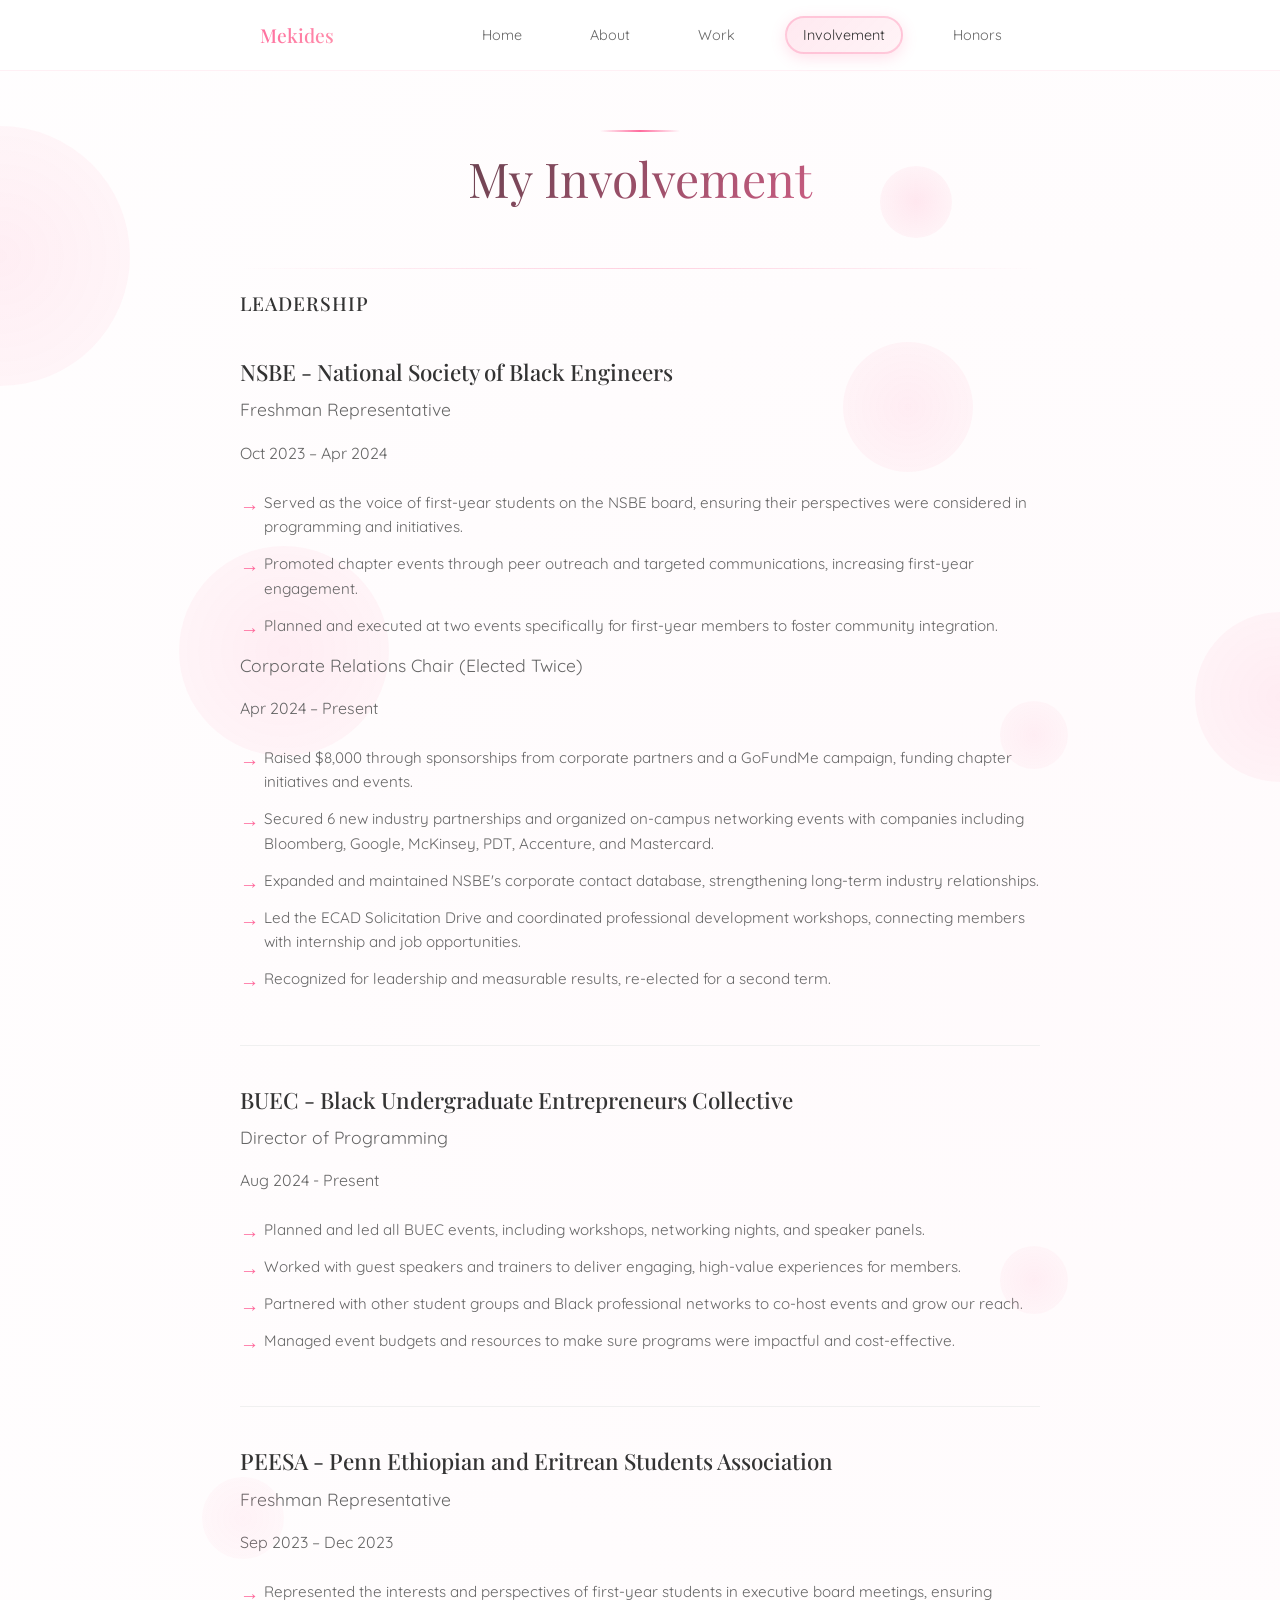
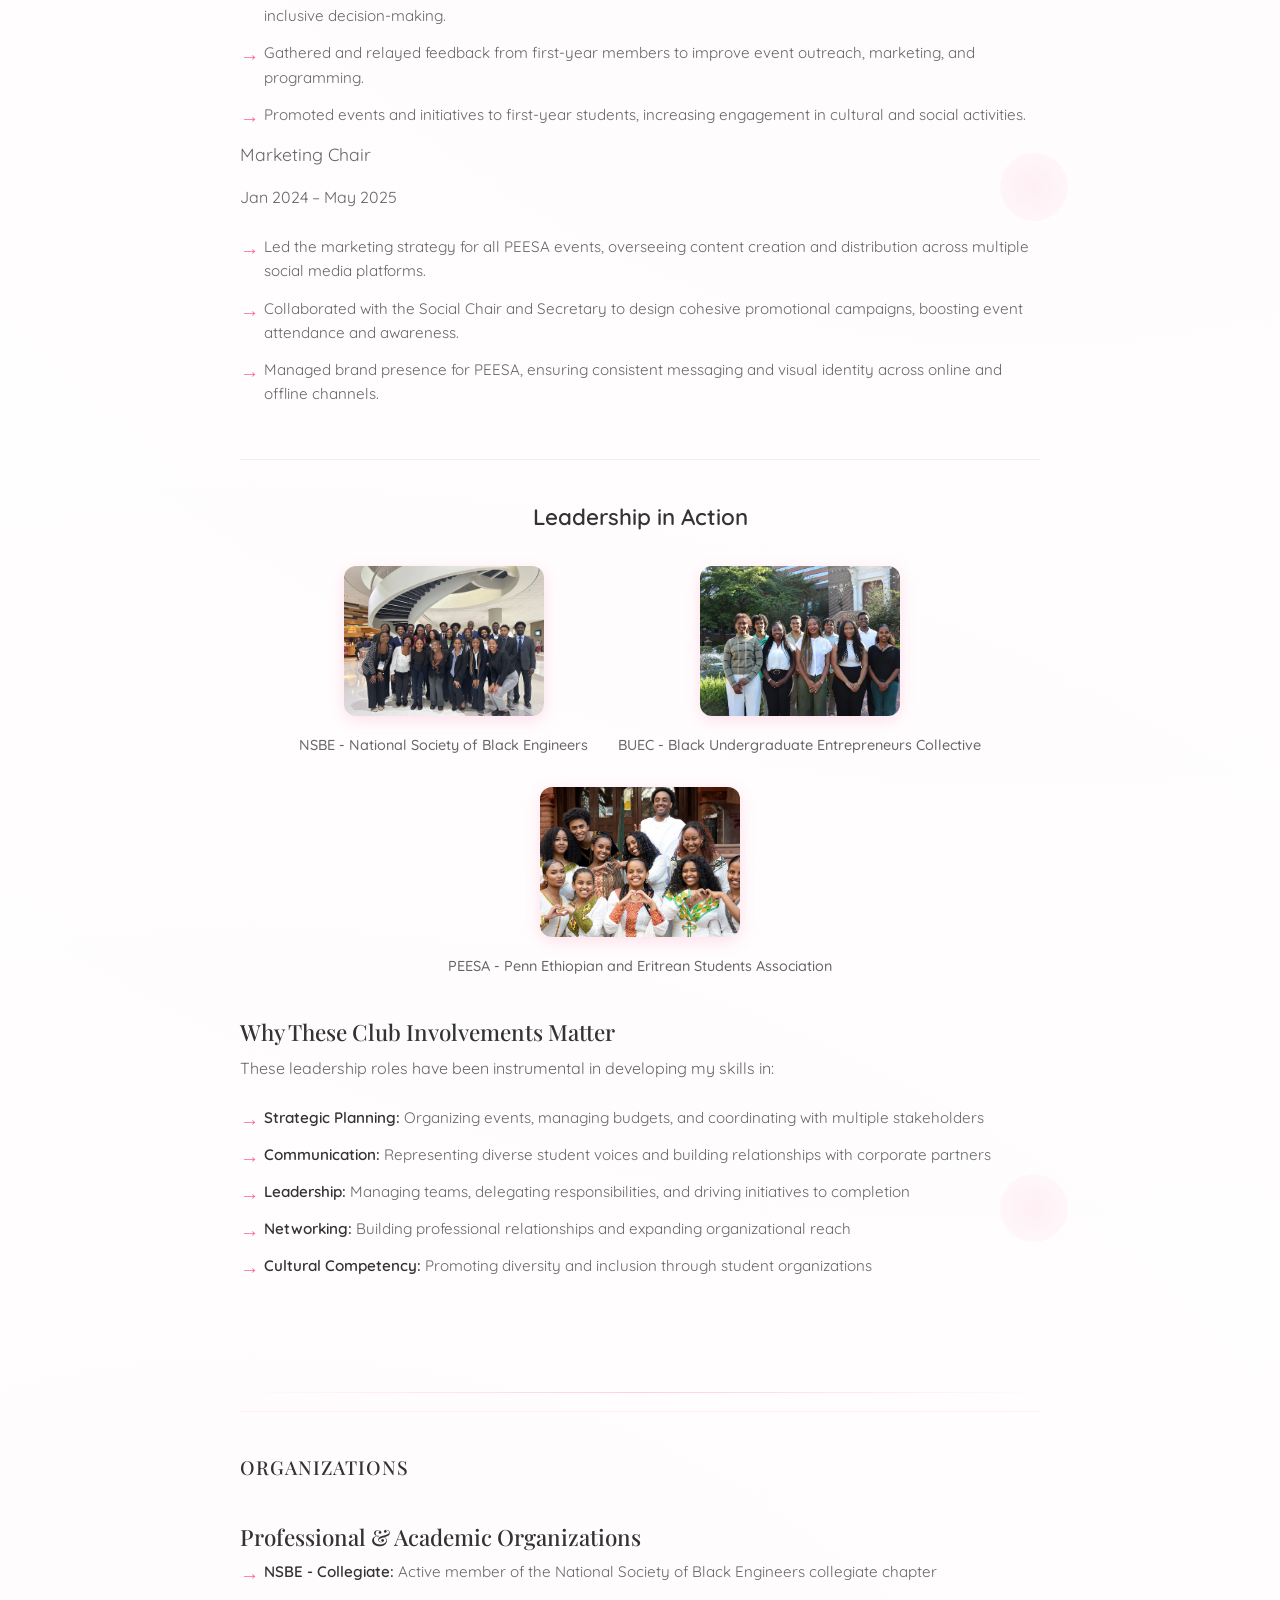
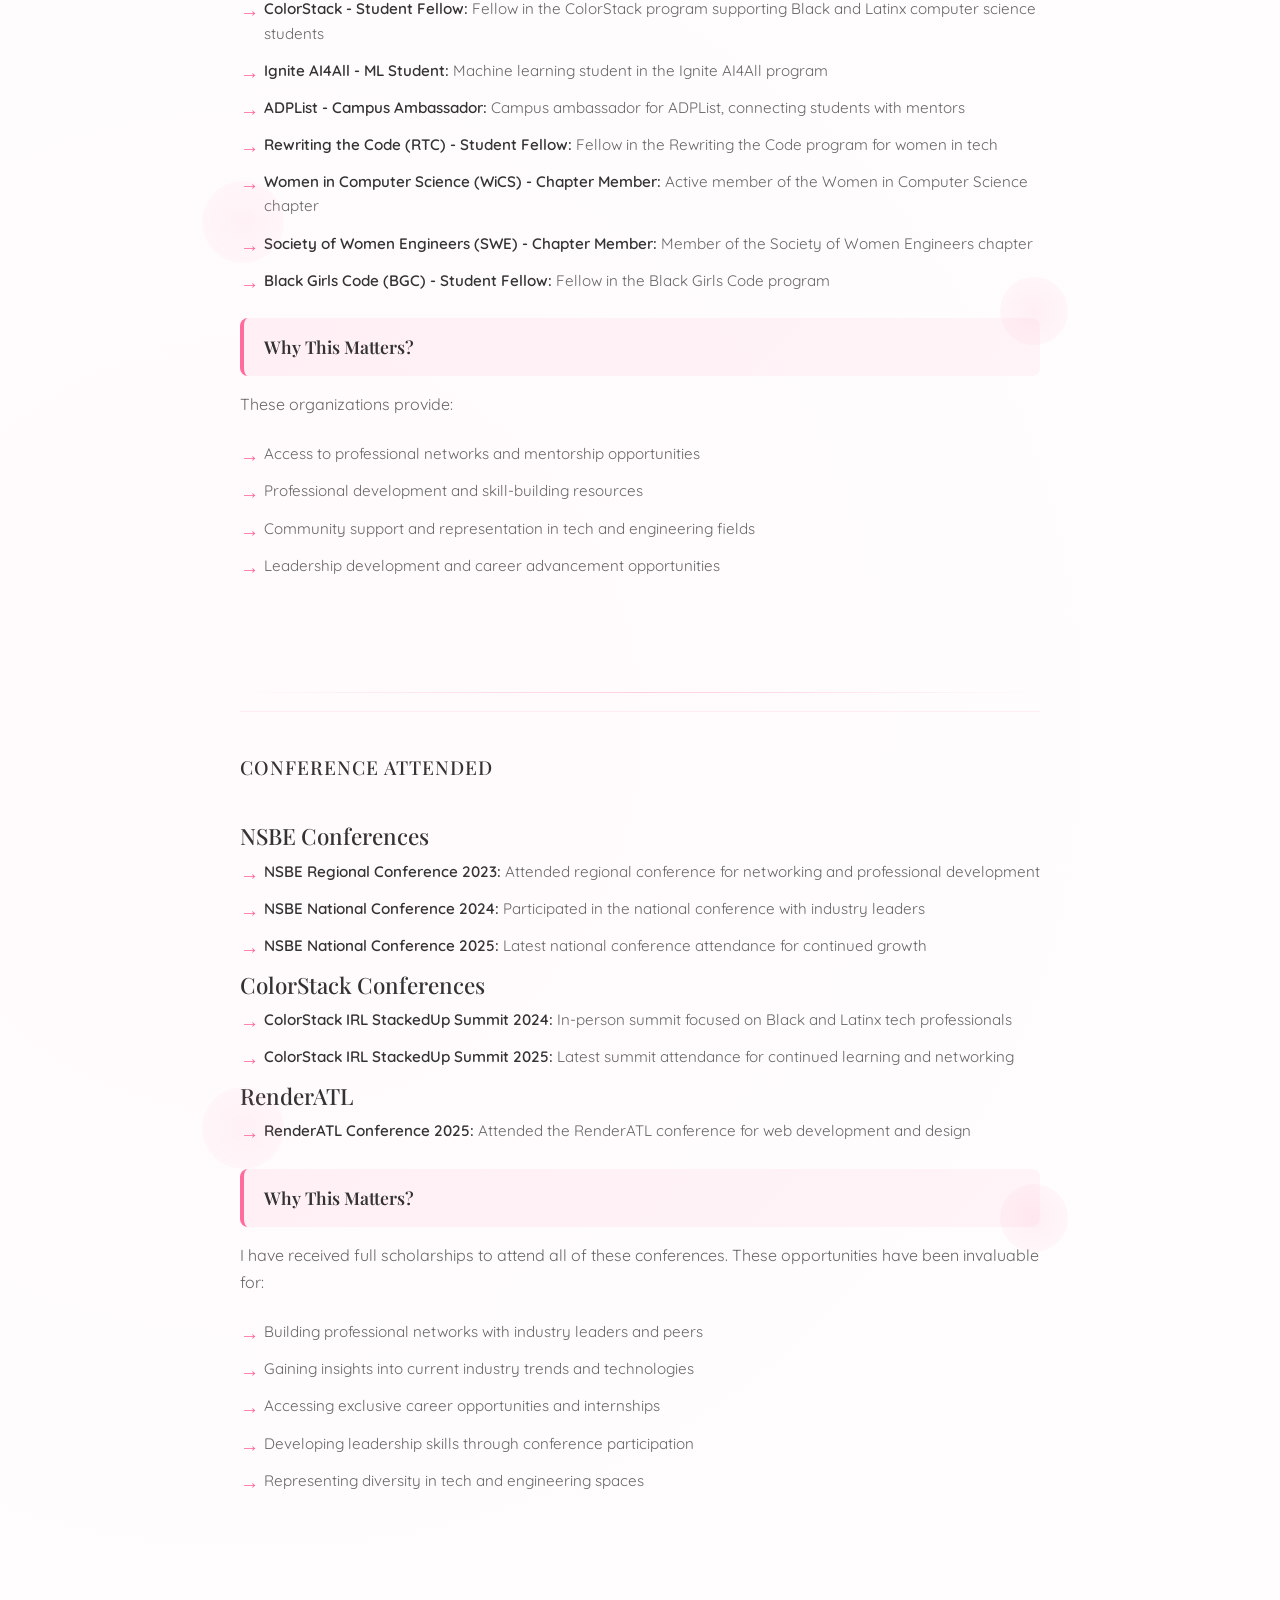
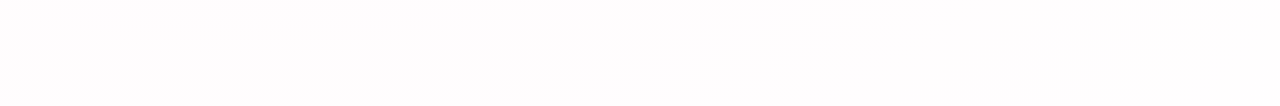
==== involvement.html @ 3f08e08c "Initial commit" ====
<!DOCTYPE html>
<html lang="en">
<head>
    <meta charset="UTF-8">
    <meta name="viewport" content="width=device-width, initial-scale=1.0">
    <title>Involvement - Mekides Portfolio</title>
    <meta name="description" content="Student organizations, activities, and community involvement of Mekides">
    
    <!-- Google Fonts -->
    <link href="https://fonts.googleapis.com/css2?family=Playfair+Display:wght@400;500;600;700&family=Quicksand:wght@300;400;500;600;700&display=swap" rel="stylesheet">
    
    <style>
        /* Reset and Base Styles */
        * {
            margin: 0;
            padding: 0;
            box-sizing: border-box;
        }

        body {
            font-family: 'Quicksand', sans-serif;
            line-height: 1.6;
            color: #333;
            background-color: #fff;
            font-size: 16px;
            background-image: 
                radial-gradient(circle at 20% 80%, rgba(255, 107, 157, 0.03) 0%, transparent 50%),
                radial-gradient(circle at 80% 20%, rgba(255, 107, 157, 0.03) 0%, transparent 50%);
            position: relative;
            overflow-x: hidden;
        }

        /* Pink Blush Elements */
        .blush {
            position: fixed;
            border-radius: 50%;
            background: radial-gradient(circle, rgba(255, 107, 157, 0.1), rgba(255, 143, 171, 0.05));
            pointer-events: none;
            z-index: -1;
            animation: float 6s ease-in-out infinite;
        }

        .blush-1 {
            width: 260px;
            height: 260px;
            top: 14%;
            left: -130px;
            animation-delay: 0s;
        }

        .blush-2 {
            width: 170px;
            height: 170px;
            top: 68%;
            right: -85px;
            animation-delay: 2s;
        }

        .blush-3 {
            width: 130px;
            height: 130px;
            top: 38%;
            right: 24%;
            animation-delay: 4s;
        }

        .blush-4 {
            width: 210px;
            height: 210px;
            bottom: 16%;
            left: 14%;
            animation-delay: 1s;
        }

        @keyframes float {
            0%, 100% { transform: translateY(0px) scale(1); }
            50% { transform: translateY(-20px) scale(1.05); }
        }

        /* Navigation */
        .navbar {
            background: rgba(255, 255, 255, 0.95);
            backdrop-filter: blur(10px);
            position: fixed;
            top: 0;
            width: 100%;
            z-index: 1000;
            border-bottom: 1px solid rgba(255, 107, 157, 0.1);
        }

        .nav-container {
            max-width: 800px;
            margin: 0 auto;
            padding: 0 20px;
            display: flex;
            justify-content: space-between;
            align-items: center;
            height: 70px;
        }

        .nav-logo a {
            font-family: 'Playfair Display', serif;
            font-size: 1.2rem;
            font-weight: 500;
            background: linear-gradient(135deg, #ff6b9d, #ff8fab);
            -webkit-background-clip: text;
            -webkit-text-fill-color: transparent;
            background-clip: text;
            text-decoration: none;
        }

        .nav-menu {
            display: flex;
            list-style: none;
            gap: 2rem;
        }

        .nav-link {
            color: #666;
            text-decoration: none;
            font-weight: 400;
            transition: all 0.3s ease;
            font-size: 0.9rem;
            position: relative;
            padding: 8px 16px;
            border-radius: 25px;
            background: transparent;
            border: 2px solid transparent;
        }

        .nav-link::after {
            display: none;
        }

        .nav-link:hover {
            color: #333;
            background: rgba(255, 107, 157, 0.1);
            border-color: rgba(255, 107, 157, 0.2);
            transform: translateY(-2px);
        }

        .nav-link.active {
            color: #333;
            background: linear-gradient(135deg, rgba(255, 107, 157, 0.15), rgba(255, 143, 171, 0.1));
            border-color: rgba(255, 107, 157, 0.3);
            box-shadow: 0 4px 15px rgba(255, 107, 157, 0.2);
        }

        /* Main Content */
        .main-content {
            margin-top: 70px;
            min-height: calc(100vh - 70px);
        }

        /* Sections */
        .section {
            padding: 80px 20px;
        }

        .container {
            max-width: 800px;
            margin: 0 auto;
        }

        /* Header Section */
        .header {
            text-align: center;
            margin-bottom: 80px;
            position: relative;
        }

        .header::before {
            content: '';
            position: absolute;
            top: -20px;
            left: 50%;
            transform: translateX(-50%);
            width: 80px;
            height: 2px;
            background: linear-gradient(90deg, transparent, #ff6b9d, transparent);
        }

        .header::after {
            content: '';
            position: absolute;
            top: 28%;
            right: 11%;
            width: 72px;
            height: 72px;
            background: radial-gradient(circle, rgba(255, 107, 157, 0.14), rgba(255, 143, 171, 0.04));
            border-radius: 50%;
            animation: pulse 5s ease-in-out infinite;
        }

        @keyframes pulse {
            0%, 100% { transform: scale(1); opacity: 0.8; }
            50% { transform: scale(1.1); opacity: 0.5; }
        }

        .header h1 {
            font-family: 'Playfair Display', serif;
            font-size: 3rem;
            font-weight: 400;
            background: linear-gradient(135deg, #333, #ff6b9d);
            -webkit-background-clip: text;
            -webkit-text-fill-color: transparent;
            background-clip: text;
            margin-bottom: 1rem;
            line-height: 1.2;
        }

        .header h2 {
            font-family: 'Playfair Display', serif;
            font-size: 1.5rem;
            font-weight: 400;
            color: #666;
            margin-bottom: 2rem;
            line-height: 1.4;
        }

        .header p {
            font-size: 1.1rem;
            color: #666;
            max-width: 600px;
            margin: 0 auto;
            line-height: 1.6;
        }

        /* Involvement Content */
        .involvement-content {
            margin-bottom: 80px;
            position: relative;
        }

        .involvement-content::before {
            content: '';
            position: absolute;
            top: -20px;
            left: 0;
            width: 100%;
            height: 1px;
            background: linear-gradient(90deg, transparent, rgba(255, 107, 157, 0.3), transparent);
        }

        .involvement-content::after {
            content: '';
            position: absolute;
            top: 45%;
            left: -38px;
            width: 82px;
            height: 82px;
            background: radial-gradient(circle, rgba(255, 107, 157, 0.07), rgba(255, 143, 171, 0.03));
            border-radius: 50%;
            animation: float 7s ease-in-out infinite;
        }

        /* Enhanced spacing between sections */
        .involvement-content + .involvement-content {
            margin-top: 60px;
            padding-top: 40px;
            border-top: 1px solid rgba(255, 107, 157, 0.1);
        }

        /* Image placeholder styling */
        .image-placeholder {
            margin-top: 25px;
            padding: 25px;
            background: linear-gradient(135deg, rgba(255, 107, 157, 0.03), rgba(255, 143, 171, 0.03));
            border: 2px dashed rgba(255, 107, 157, 0.4);
            border-radius: 12px;
            text-align: center;
            color: #666;
            transition: all 0.3s ease;
        }

        .image-placeholder:hover {
            border-color: rgba(255, 107, 157, 0.6);
            background: linear-gradient(135deg, rgba(255, 107, 157, 0.05), rgba(255, 143, 171, 0.05));
            transform: translateY(-2px);
        }

        .image-placeholder p {
            margin: 0;
            font-size: 0.9rem;
            font-weight: 500;
        }

        /* Enhanced bullet points for better readability */
        .involvement-bullets li strong {
            color: #333;
            font-weight: 600;
        }

        /* Enhanced styling for "Why This Matters?" sections */
        .involvement-item h5 {
            background: linear-gradient(135deg, rgba(255, 107, 157, 0.08), rgba(255, 143, 171, 0.08));
            padding: 15px 20px;
            border-radius: 8px;
            margin: 25px 0 15px 0;
            border-left: 4px solid #ff6b9d;
            color: #333;
            font-weight: 600;
            font-size: 1.1rem;
            font-family: 'Playfair Display', serif;
        }

        .section-title {
            font-family: 'Playfair Display', serif;
            font-size: 1.2rem;
            font-weight: 500;
            color: #333;
            margin-bottom: 40px;
            text-transform: uppercase;
            letter-spacing: 1px;
            position: relative;
        }


        .involvement-item {
            border-bottom: 1px solid #f0f0f0;
            padding-bottom: 40px;
            margin-bottom: 40px;
            transition: all 0.3s ease;
            position: relative;
        }


        .involvement-item:hover {
            border-bottom-color: transparent;
        }

        .involvement-item:last-child {
            border-bottom: none;
        }

        .involvement-item::after {
            content: '';
            position: absolute;
            top: 50%;
            right: -28px;
            width: 68px;
            height: 68px;
            background: radial-gradient(circle, rgba(255, 107, 157, 0.09), rgba(255, 143, 171, 0.03));
            border-radius: 50%;
            animation: float 6s ease-in-out infinite;
            animation-delay: 1s;
        }

        .involvement-title {
            font-family: 'Playfair Display', serif;
            font-size: 1.4rem;
            font-weight: 500;
            color: #333;
            margin-bottom: 0.5rem;
            line-height: 1.3;
        }

        .involvement-role {
            font-size: 1.1rem;
            color: #666;
            margin-bottom: 1rem;
            font-weight: 400;
        }

        .involvement-description {
            font-size: 1rem;
            color: #666;
            line-height: 1.7;
            margin-bottom: 1.5rem;
        }

        .involvement-bullets {
            list-style: none;
        }

        .involvement-bullets li {
            position: relative;
            padding-left: 1.5rem;
            margin-bottom: 0.8rem;
            color: #666;
            line-height: 1.6;
            font-size: 0.95rem;
            transition: color 0.3s ease;
        }

        .involvement-bullets li::before {
            content: '→';
            position: absolute;
            left: 0;
            color: #ff6b9d;
            font-weight: 900;
            font-size: 1.2rem;
            transition: all 0.3s ease;
        }

        .involvement-bullets li:hover {
            color: #333;
        }

        /* Responsive Design */
        @media (max-width: 768px) {
            .blush {
                display: none;
            }

            .header h1 {
                font-size: 2.5rem;
            }

            .header h2 {
                font-size: 1.3rem;
            }

            .involvement-title {
                font-size: 1.3rem;
            }

            .nav-menu {
                display: none;
            }
        }
    </style>
</head>
<body>
    <!-- Pink Blush Elements -->
    <div class="blush blush-1"></div>
    <div class="blush blush-2"></div>
    <div class="blush blush-3"></div>
    <div class="blush blush-4"></div>

    <!-- Navigation -->
    <nav class="navbar">
        <div class="nav-container">
            <div class="nav-logo">
                <a href="index.html">Mekides</a>
            </div>
            <ul class="nav-menu">
                <li><a href="index.html" class="nav-link">Home</a></li>
                <li><a href="about.html" class="nav-link">About</a></li>
                <li><a href="mywork.html" class="nav-link">Work</a></li>
                <li><a href="involvement.html" class="nav-link active">Involvement</a></li>
                <li><a href="honors.html" class="nav-link">Honors</a></li>
            </ul>
        </div>
    </nav>

    <!-- Main Content -->
    <main class="main-content">
        <section class="section">
            <div class="container">
                <!-- Header -->
                <div class="header">
                    <h1>My Involvement</h1>
                </div>

                <!-- Involvement Content -->
                <div class="involvement-content">
                    <h3 class="section-title">Leadership</h3>
                    
                    <div class="involvement-item">
                        <h4 class="involvement-title">NSBE - National Society of Black Engineers</h4>
                        <p class="involvement-role">Freshman Representative</p>
                        <p class="involvement-description">Oct 2023 – Apr 2024</p>
                        <ul class="involvement-bullets">
                            <li>Served as the voice of first-year students on the NSBE board, ensuring their perspectives were considered in programming and initiatives.</li>
                            <li>Promoted chapter events through peer outreach and targeted communications, increasing first-year engagement.</li>
                            <li>Planned and executed at two events specifically for first-year members to foster community integration.</li>
                        </ul>
                        
                        <p class="involvement-role">Corporate Relations Chair (Elected Twice)</p>
                        <p class="involvement-description">Apr 2024 – Present</p>
                        <ul class="involvement-bullets">
                            <li>Raised $8,000 through sponsorships from corporate partners and a GoFundMe campaign, funding chapter initiatives and events.</li>
                            <li>Secured 6 new industry partnerships and organized on-campus networking events with companies including Bloomberg, Google, McKinsey, PDT, Accenture, and Mastercard.</li>
                            <li>Expanded and maintained NSBE's corporate contact database, strengthening long-term industry relationships.</li>
                            <li>Led the ECAD Solicitation Drive and coordinated professional development workshops, connecting members with internship and job opportunities.</li>
                            <li>Recognized for leadership and measurable results, re-elected for a second term.</li>
                        </ul>
                        
                    </div>

                    <div class="involvement-item">
                        <h4 class="involvement-title">BUEC - Black Undergraduate Entrepreneurs Collective</h4>
                        <p class="involvement-role">Director of Programming</p>
                        <p class="involvement-description">Aug 2024 - Present</p>
                        <ul class="involvement-bullets">
                            <li>Planned and led all BUEC events, including workshops, networking nights, and speaker panels.</li>
                            <li>Worked with guest speakers and trainers to deliver engaging, high-value experiences for members.</li>
                            <li>Partnered with other student groups and Black professional networks to co-host events and grow our reach.</li>
                            <li>Managed event budgets and resources to make sure programs were impactful and cost-effective.</li>
                        </ul>
                        
                    </div>

                    <div class="involvement-item">
                        <h4 class="involvement-title">PEESA - Penn Ethiopian and Eritrean Students Association</h4>
                        <p class="involvement-role">Freshman Representative</p>
                        <p class="involvement-description">Sep 2023 – Dec 2023</p>
                        <ul class="involvement-bullets">
                            <li>Represented the interests and perspectives of first-year students in executive board meetings, ensuring inclusive decision-making.</li>
                            <li>Gathered and relayed feedback from first-year members to improve event outreach, marketing, and programming.</li>
                            <li>Promoted events and initiatives to first-year students, increasing engagement in cultural and social activities.</li>
                        </ul>
                        
                        <p class="involvement-role">Marketing Chair</p>
                        <p class="involvement-description">Jan 2024 – May 2025</p>
                        <ul class="involvement-bullets">
                            <li>Led the marketing strategy for all PEESA events, overseeing content creation and distribution across multiple social media platforms.</li>
                            <li>Collaborated with the Social Chair and Secretary to design cohesive promotional campaigns, boosting event attendance and awareness.</li>
                            <li>Managed brand presence for PEESA, ensuring consistent messaging and visual identity across online and offline channels.</li>
                        </ul>
                        
                    </div>

                    <!-- Leadership Images Gallery -->
                    <div class="leadership-gallery" style="margin: 40px 0; text-align: center;">
                        <h4 style="margin-bottom: 30px; color: #333; font-size: 1.4em; font-weight: 600;">Leadership in Action</h4>
                        <div style="display: flex; justify-content: center; gap: 30px; flex-wrap: wrap; align-items: center;">
                            <div class="gallery-item" style="flex: 0 0 auto;">
                                <img src="images/involvement/NSBE.jpeg" alt="NSBE activities and events" 
                                     style="width: 200px; height: 150px; object-fit: cover; border-radius: 12px; 
                                            box-shadow: 0 4px 15px rgba(255, 107, 157, 0.2); 
                                            cursor: pointer; transition: all 0.3s ease;"
                                     onmouseover="this.style.transform='scale(1.05)'; this.style.boxShadow='0 8px 25px rgba(255, 107, 157, 0.3)'"
                                     onmouseout="this.style.transform='scale(1)'; this.style.boxShadow='0 4px 15px rgba(255, 107, 157, 0.2)'"
                                     onclick="openImageModal(this.src, this.alt)">
                                <p style="margin-top: 10px; font-size: 0.9em; color: #666; font-weight: 500;">NSBE - National Society of Black Engineers</p>
                            </div>
                            <div class="gallery-item" style="flex: 0 0 auto;">
                                <img src="images/involvement/BUEC.jpeg" alt="BUEC activities and events" 
                                     style="width: 200px; height: 150px; object-fit: cover; border-radius: 12px; 
                                            box-shadow: 0 4px 15px rgba(255, 107, 157, 0.2); 
                                            cursor: pointer; transition: all 0.3s ease;"
                                     onmouseover="this.style.transform='scale(1.05)'; this.style.boxShadow='0 8px 25px rgba(255, 107, 157, 0.3)'"
                                     onmouseout="this.style.transform='scale(1)'; this.style.boxShadow='0 4px 15px rgba(255, 107, 157, 0.2)'"
                                     onclick="openImageModal(this.src, this.alt)">
                                <p style="margin-top: 10px; font-size: 0.9em; color: #666; font-weight: 500;">BUEC - Black Undergraduate Entrepreneurs Collective</p>
                            </div>
                            <div class="gallery-item" style="flex: 0 0 auto;">
                                <img src="images/involvement/PEESA.JPG" alt="PEESA activities and events" 
                                     style="width: 200px; height: 150px; object-fit: cover; border-radius: 12px; 
                                            box-shadow: 0 4px 15px rgba(255, 107, 157, 0.2); 
                                            cursor: pointer; transition: all 0.3s ease;"
                                     onmouseover="this.style.transform='scale(1.05)'; this.style.boxShadow='0 8px 25px rgba(255, 107, 157, 0.3)'"
                                     onmouseout="this.style.transform='scale(1)'; this.style.boxShadow='0 4px 15px rgba(255, 107, 157, 0.2)'"
                                     onclick="openImageModal(this.src, this.alt)">
                                <p style="margin-top: 10px; font-size: 0.9em; color: #666; font-weight: 500;">PEESA - Penn Ethiopian and Eritrean Students Association</p>
                            </div>
                        </div>
                    </div>

                    <div class="involvement-item">
                        <h4 class="involvement-title">Why These Club Involvements Matter</h4>
                        <p class="involvement-description">These leadership roles have been instrumental in developing my skills in:</p>
                        <ul class="involvement-bullets">
                            <li><strong>Strategic Planning:</strong> Organizing events, managing budgets, and coordinating with multiple stakeholders</li>
                            <li><strong>Communication:</strong> Representing diverse student voices and building relationships with corporate partners</li>
                            <li><strong>Leadership:</strong> Managing teams, delegating responsibilities, and driving initiatives to completion</li>
                            <li><strong>Networking:</strong> Building professional relationships and expanding organizational reach</li>
                            <li><strong>Cultural Competency:</strong> Promoting diversity and inclusion through student organizations</li>
                        </ul>
                    </div>
                </div>

                <!-- Organizations Section -->
                <div class="involvement-content">
                    <h3 class="section-title">Organizations</h3>
                    
                    <div class="involvement-item">
                        <h4 class="involvement-title">Professional & Academic Organizations</h4>
                        <ul class="involvement-bullets">
                            <li><strong>NSBE - Collegiate:</strong> Active member of the National Society of Black Engineers collegiate chapter</li>
                            <li><strong>ColorStack - Student Fellow:</strong> Fellow in the ColorStack program supporting Black and Latinx computer science students</li>
                            <li><strong>Ignite AI4All - ML Student:</strong> Machine learning student in the Ignite AI4All program</li>
                            <li><strong>ADPList - Campus Ambassador:</strong> Campus ambassador for ADPList, connecting students with mentors</li>
                            <li><strong>Rewriting the Code (RTC) - Student Fellow:</strong> Fellow in the Rewriting the Code program for women in tech</li>
                            <li><strong>Women in Computer Science (WiCS) - Chapter Member:</strong> Active member of the Women in Computer Science chapter</li>
                            <li><strong>Society of Women Engineers (SWE) - Chapter Member:</strong> Member of the Society of Women Engineers chapter</li>
                            <li><strong>Black Girls Code (BGC) - Student Fellow:</strong> Fellow in the Black Girls Code program</li>
                        </ul>
                        
                        <h5>Why This Matters?</h5>
                        <p class="involvement-description">These organizations provide:</p>
                        <ul class="involvement-bullets">
                            <li>Access to professional networks and mentorship opportunities</li>
                            <li>Professional development and skill-building resources</li>
                            <li>Community support and representation in tech and engineering fields</li>
                            <li>Leadership development and career advancement opportunities</li>
                        </ul>
                    </div>
                </div>

                <!-- Conference Attended Section -->
                <div class="involvement-content">
                    <h3 class="section-title">Conference Attended</h3>
                    
                    <div class="involvement-item">
                        <h4 class="involvement-title">NSBE Conferences</h4>
                        <ul class="involvement-bullets">
                            <li><strong>NSBE Regional Conference 2023:</strong> Attended regional conference for networking and professional development</li>
                            <li><strong>NSBE National Conference 2024:</strong> Participated in the national conference with industry leaders</li>
                            <li><strong>NSBE National Conference 2025:</strong> Latest national conference attendance for continued growth</li>
                        </ul>
                        
                        <h4 class="involvement-title">ColorStack Conferences</h4>
                        <ul class="involvement-bullets">
                            <li><strong>ColorStack IRL StackedUp Summit 2024:</strong> In-person summit focused on Black and Latinx tech professionals</li>
                            <li><strong>ColorStack IRL StackedUp Summit 2025:</strong> Latest summit attendance for continued learning and networking</li>
                        </ul>
                        
                        <h4 class="involvement-title">RenderATL</h4>
                        <ul class="involvement-bullets">
                            <li><strong>RenderATL Conference 2025:</strong> Attended the RenderATL conference for web development and design</li>
                        </ul>
                        
                        <h5>Why This Matters?</h5>
                        <p class="involvement-description">I have received full scholarships to attend all of these conferences. These opportunities have been invaluable for:</p>
                        <ul class="involvement-bullets">
                            <li>Building professional networks with industry leaders and peers</li>
                            <li>Gaining insights into current industry trends and technologies</li>
                            <li>Accessing exclusive career opportunities and internships</li>
                            <li>Developing leadership skills through conference participation</li>
                            <li>Representing diversity in tech and engineering spaces</li>
                        </ul>
                    </div>
                </div>
            </div>
        </section>
    </main>

    <!-- Image Modal -->
    <div id="imageModal" style="display: none; position: fixed; z-index: 2000; left: 0; top: 0; width: 100%; height: 100%; background-color: rgba(0, 0, 0, 0.9); backdrop-filter: blur(5px);">
        <div style="position: relative; margin: 2% auto; max-width: 95%; max-height: 95%; text-align: center; display: flex; align-items: center; justify-content: center; min-height: 100vh;">
            <span id="closeModal" style="position: absolute; top: 20px; right: 30px; color: white; font-size: 40px; font-weight: bold; cursor: pointer; z-index: 2001; background: rgba(0, 0, 0, 0.5); border-radius: 50%; width: 50px; height: 50px; display: flex; align-items: center; justify-content: center; line-height: 1;">&times;</span>
            <img id="modalImage" style="max-width: 95vw; max-height: 95vh; width: auto; height: auto; border-radius: 12px; box-shadow: 0 15px 50px rgba(0, 0, 0, 0.7); object-fit: contain;">
        </div>
    </div>

    <script>
        function openImageModal(src, alt) {
            const modal = document.getElementById('imageModal');
            const modalImg = document.getElementById('modalImage');
            modal.style.display = 'block';
            modalImg.src = src;
            modalImg.alt = alt;
        }

        function closeImageModal() {
            document.getElementById('imageModal').style.display = 'none';
        }

        // Close modal when clicking outside the image
        document.getElementById('imageModal').onclick = function(event) {
            if (event.target === this) {
                closeImageModal();
            }
        }

        // Close modal with escape key
        document.addEventListener('keydown', function(event) {
            if (event.key === 'Escape') {
                closeImageModal();
            }
        });

        // Close button functionality
        document.getElementById('closeModal').onclick = closeImageModal;
    </script>
</body>
</html>
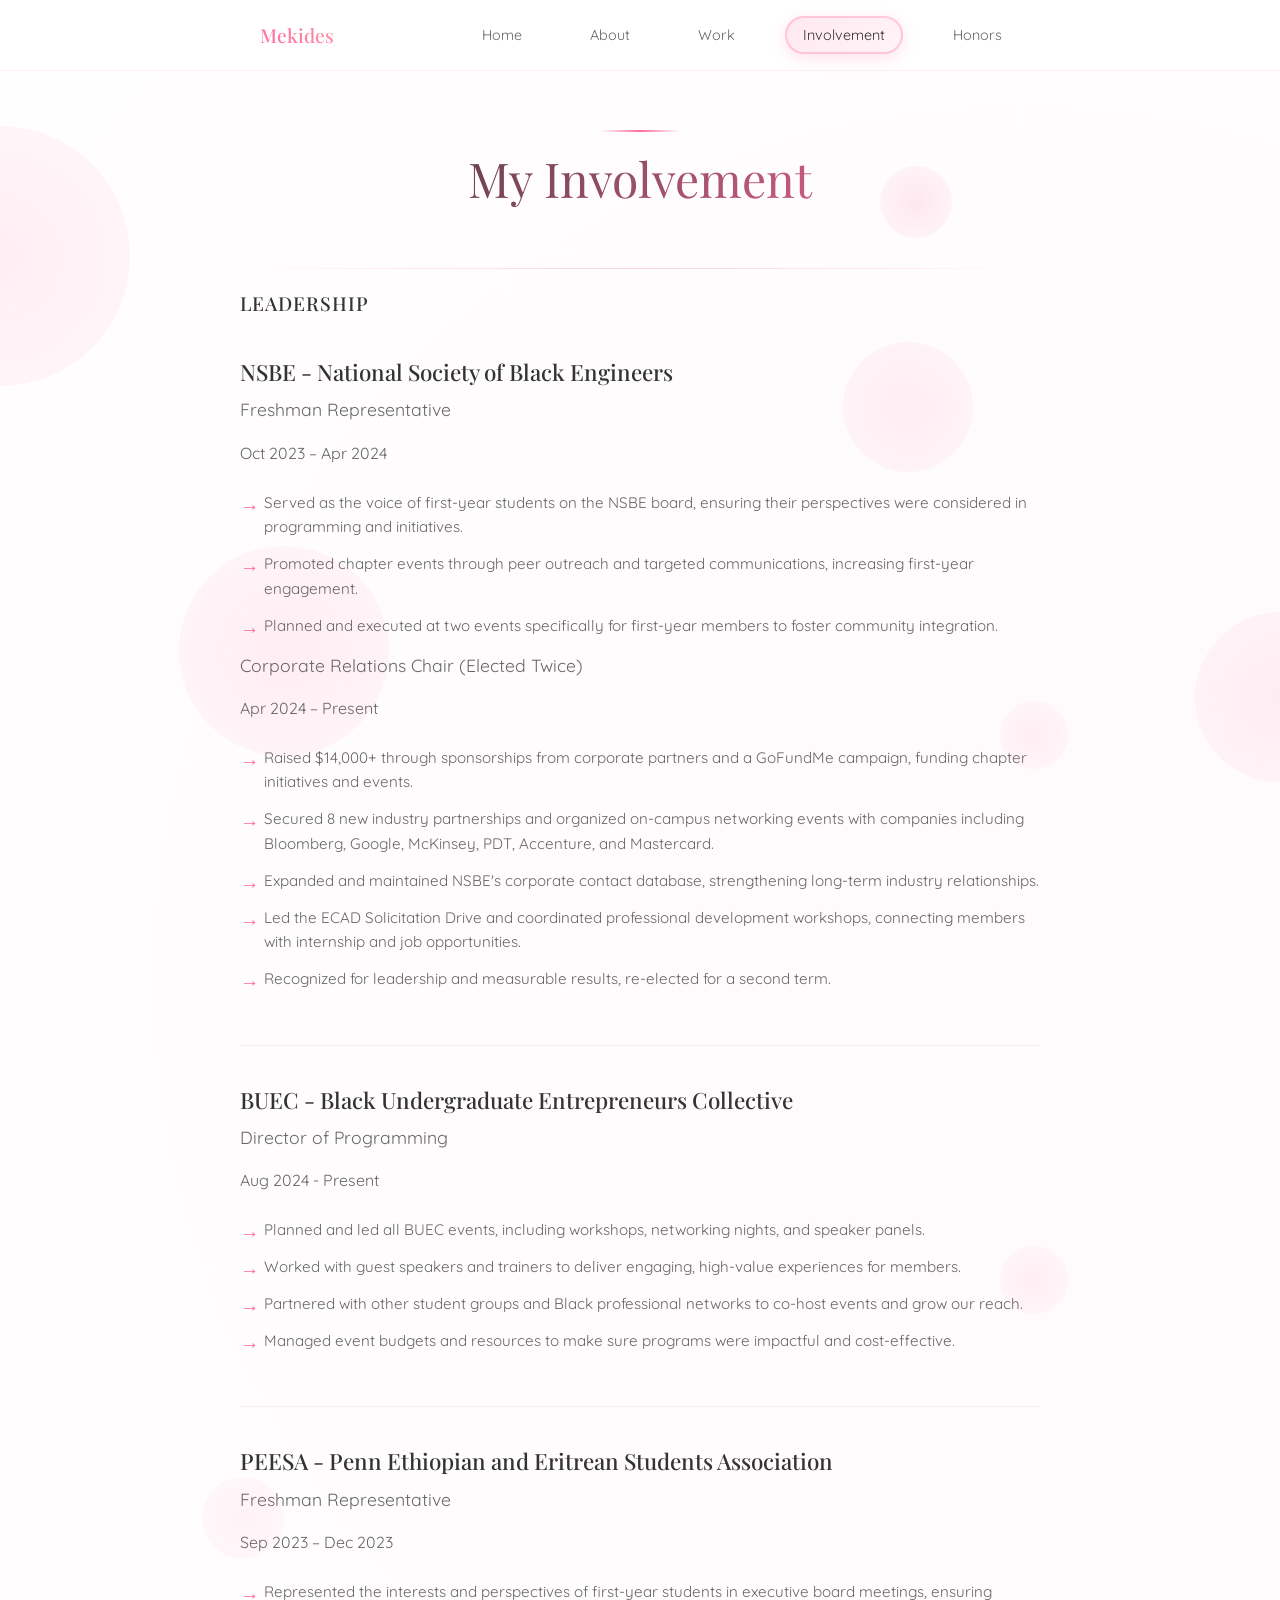
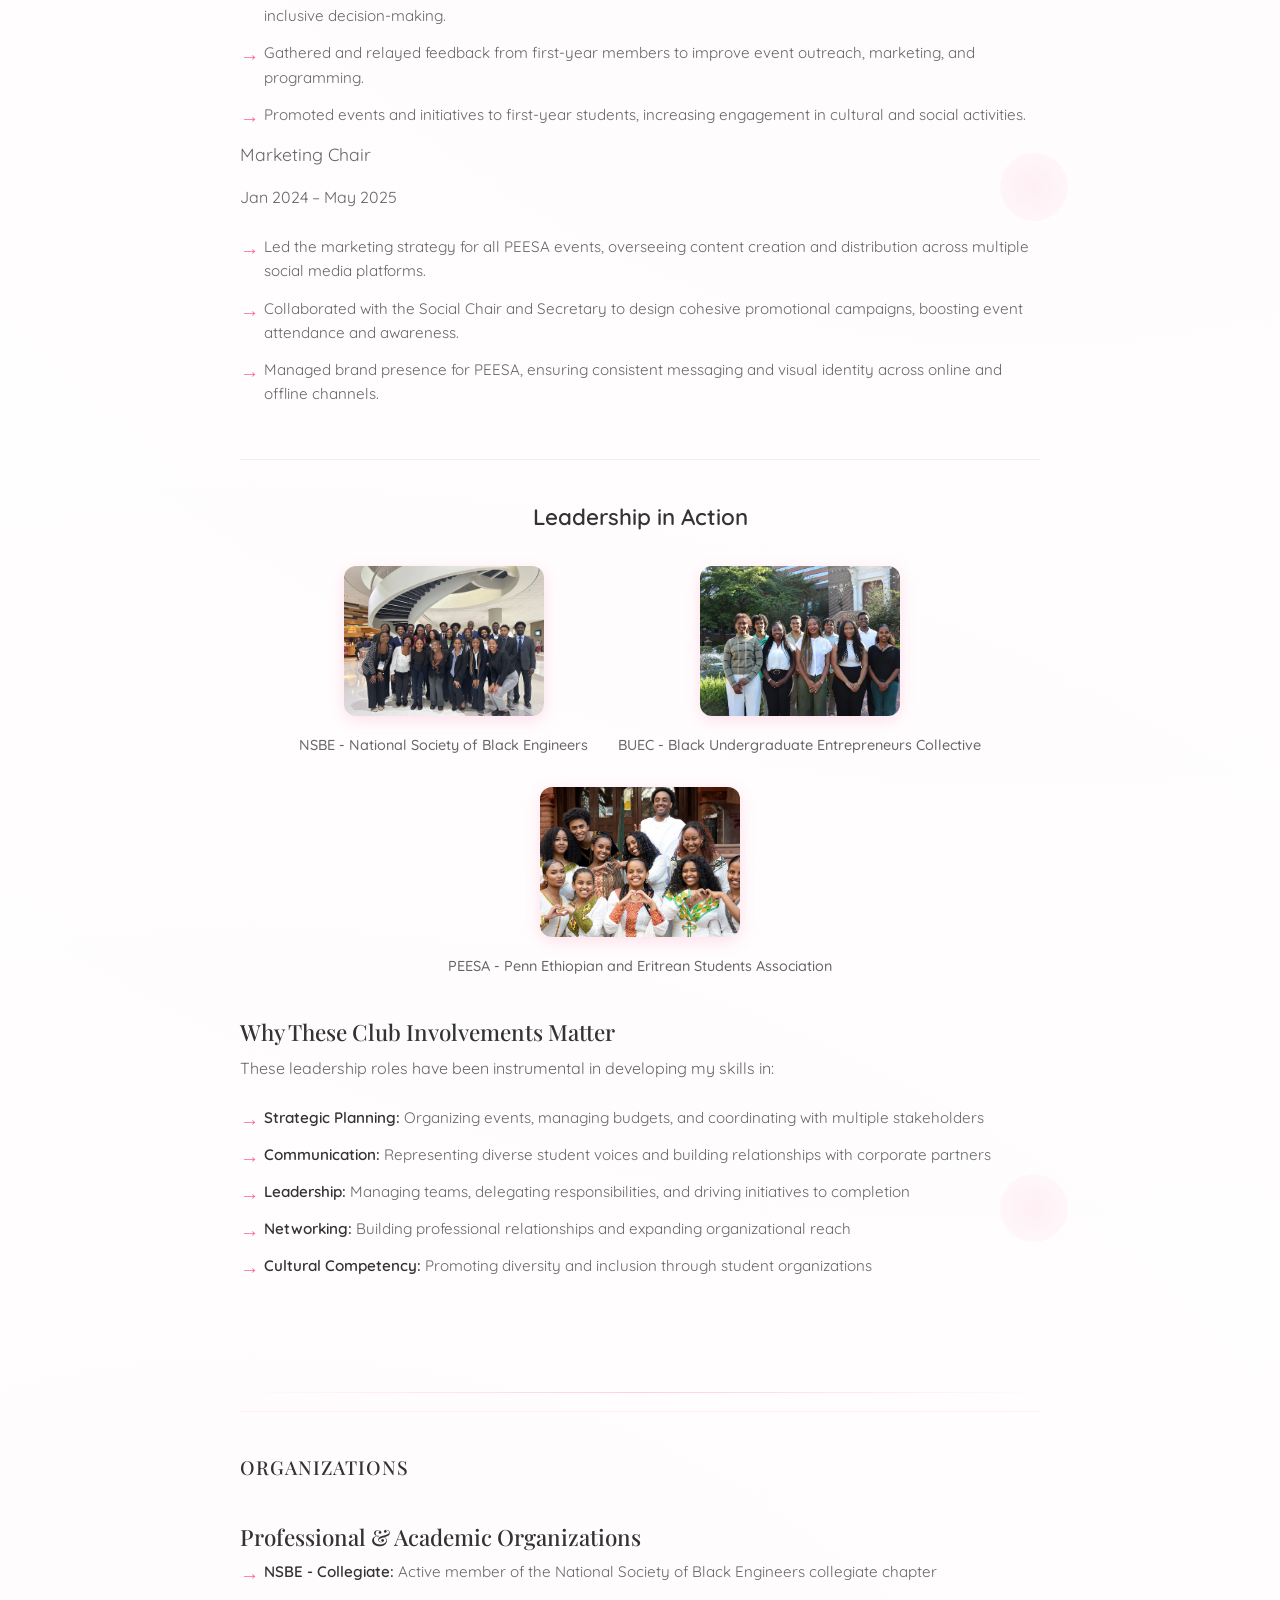
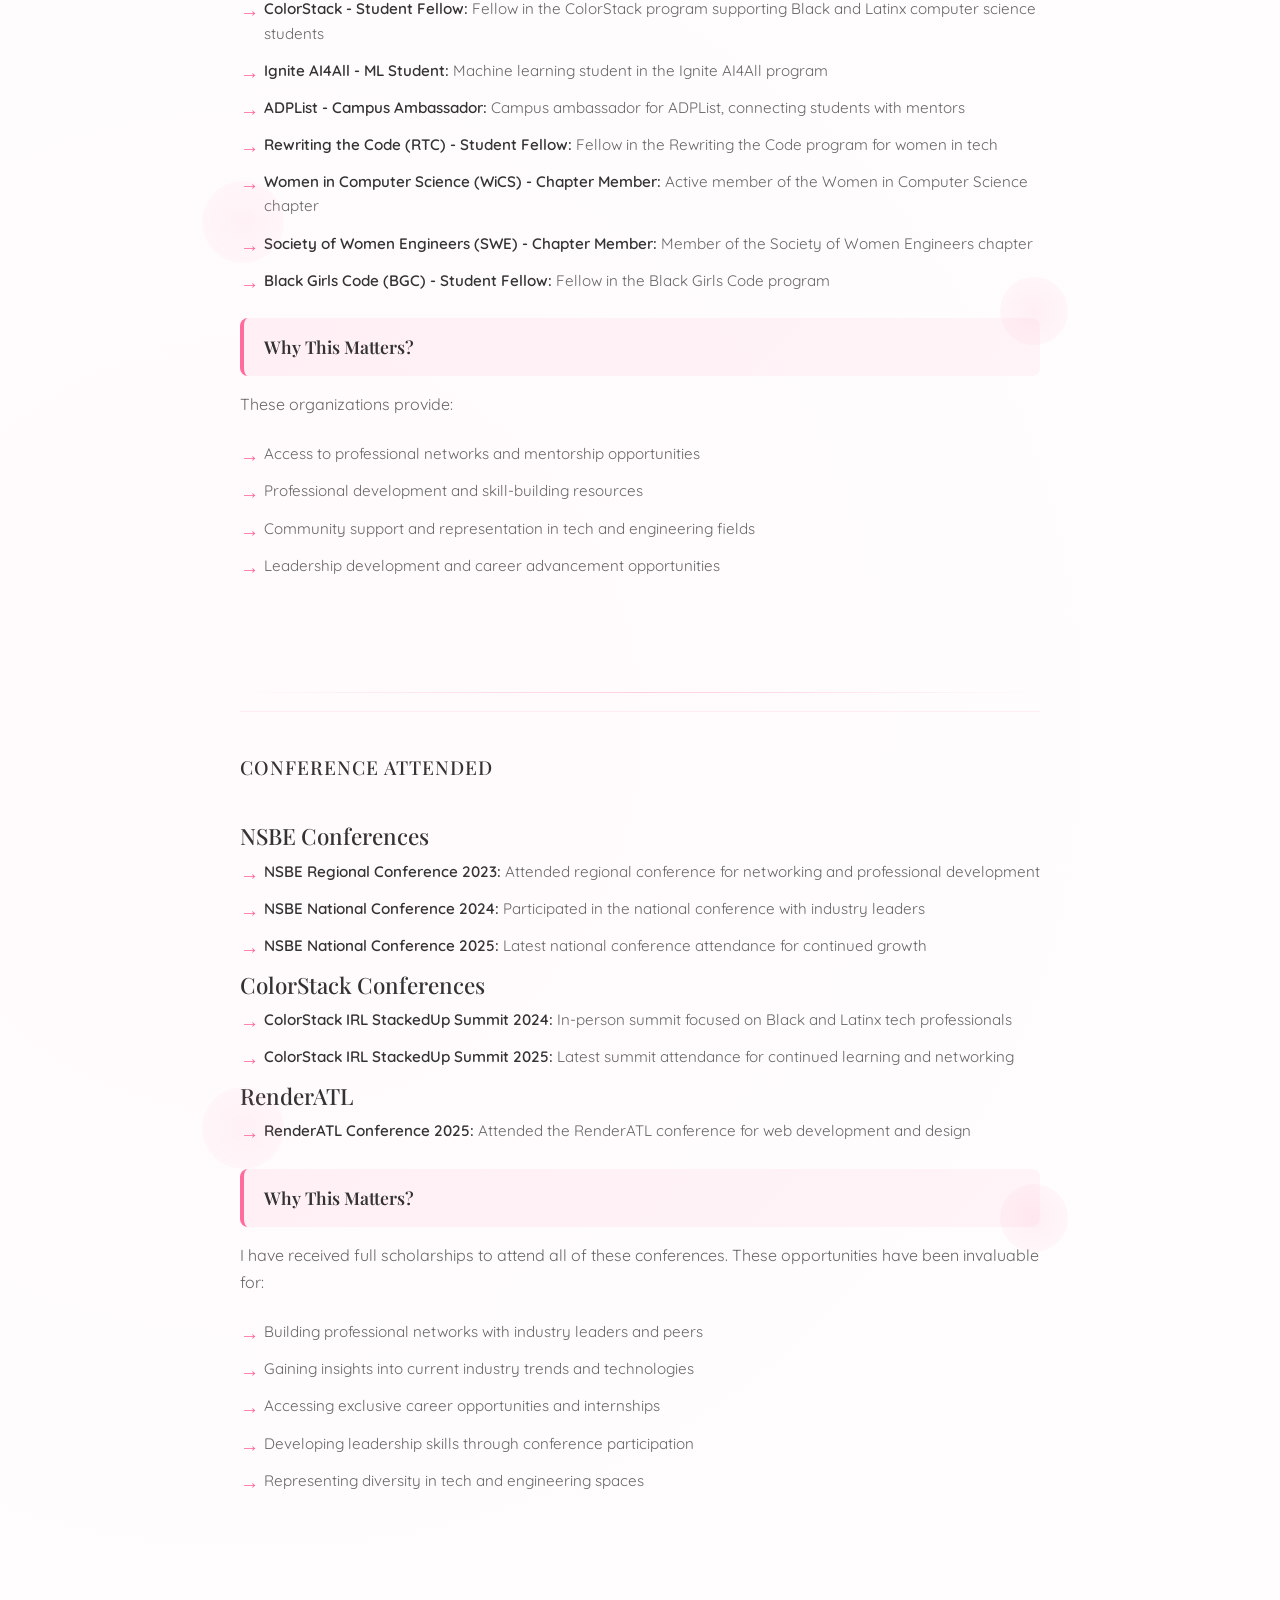
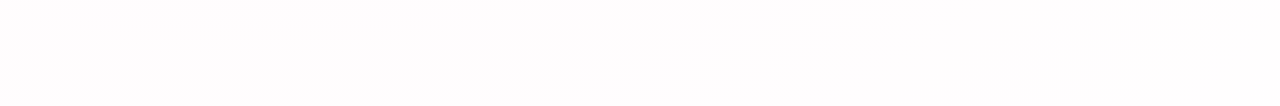
==== commit e46f077c: "Update fundraising and partnership numbers" ====
--- a/involvement.html
+++ b/involvement.html
@@ -470,8 +470,8 @@
                         <p class="involvement-role">Corporate Relations Chair (Elected Twice)</p>
                         <p class="involvement-description">Apr 2024 – Present</p>
                         <ul class="involvement-bullets">
-                            <li>Raised $8,000 through sponsorships from corporate partners and a GoFundMe campaign, funding chapter initiatives and events.</li>
-                            <li>Secured 6 new industry partnerships and organized on-campus networking events with companies including Bloomberg, Google, McKinsey, PDT, Accenture, and Mastercard.</li>
+                            <li>Raised $14,000+ through sponsorships from corporate partners and a GoFundMe campaign, funding chapter initiatives and events.</li>
+                            <li>Secured 8 new industry partnerships and organized on-campus networking events with companies including Bloomberg, Google, McKinsey, PDT, Accenture, and Mastercard.</li>
                             <li>Expanded and maintained NSBE's corporate contact database, strengthening long-term industry relationships.</li>
                             <li>Led the ECAD Solicitation Drive and coordinated professional development workshops, connecting members with internship and job opportunities.</li>
                             <li>Recognized for leadership and measurable results, re-elected for a second term.</li>
